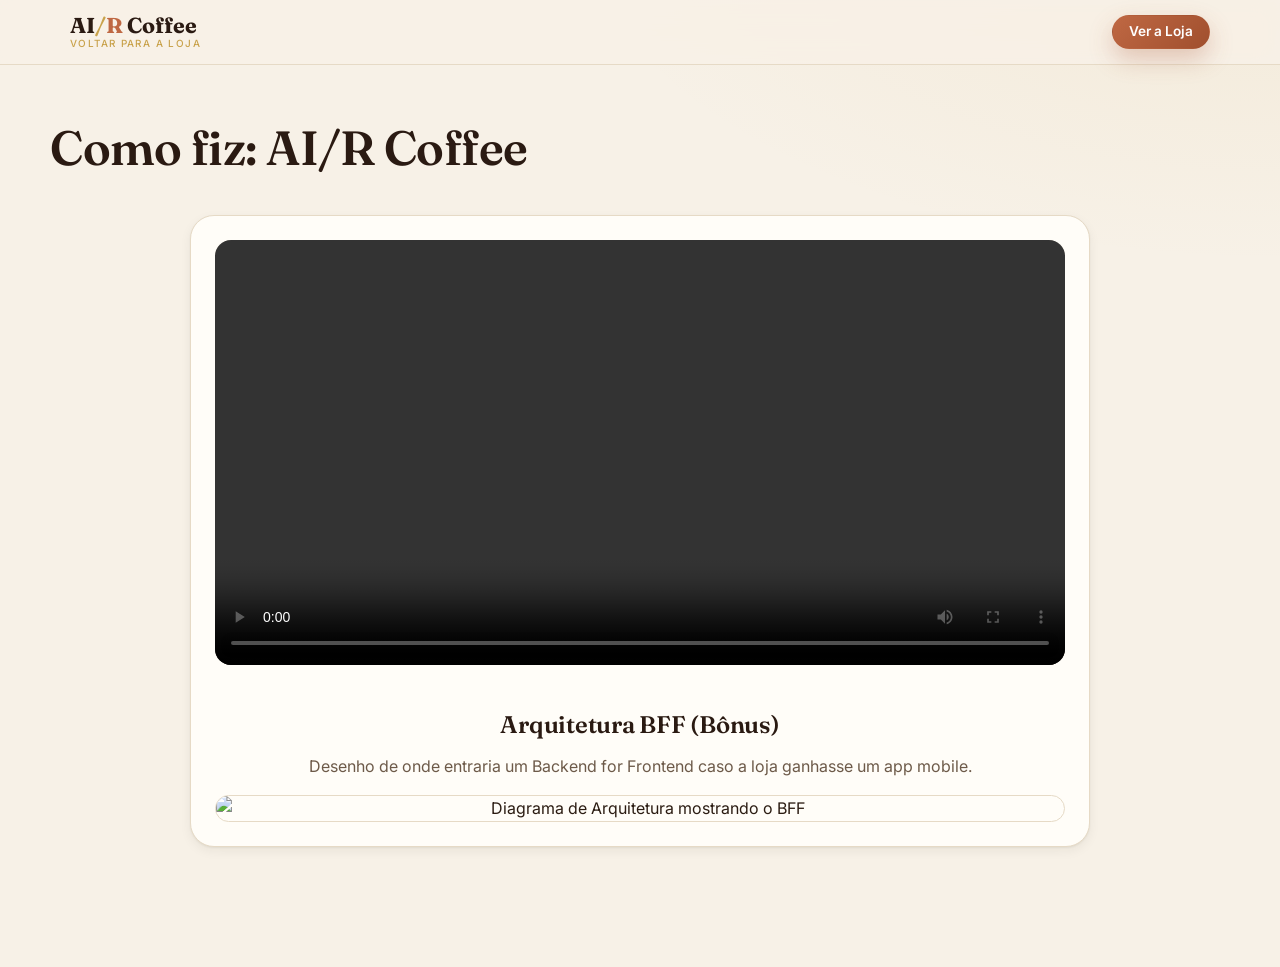
==== frontend/como-fiz.html @ d090759c "feat: adicionando o html de como fiz (aonde vai ficar o video) e adicionando o products.json" ====
<!doctype html>
<html lang="pt-BR">
<head>
  <meta charset="utf-8" />
  <meta name="viewport" content="width=device-width, initial-scale=1" />
  <title>Como Fiz · AI/R Coffee</title>
  <script>
    (function () {
      try {
        var saved = localStorage.getItem('aircoffee.theme');
        var theme = saved === 'dark' || saved === 'light' ? saved : 'light';
        document.documentElement.setAttribute('data-theme', theme);
      } catch (e) {}
    })();
  </script>
  <link rel="icon" href="assets/favicon.svg" type="image/svg+xml" />
  <link href="https://fonts.googleapis.com/css2?family=Fraunces:opsz,wght@9..144,500;9..144,600;9..144,700&family=Inter:wght@400;500;600&display=swap" rel="stylesheet" />
  <link rel="stylesheet" href="css/styles.css" />
  <style>
    .video-container { max-width: 900px; margin: 40px auto; background: var(--surface); padding: 24px; border-radius: var(--radius-lg); box-shadow: var(--shadow-sm); border: 1px solid var(--line); }
    .video-container video { width: 100%; border-radius: var(--radius); background: var(--surface-warm); }
    .diagram-container { margin-top: 40px; text-align: center; }
    .diagram-container img { max-width: 100%; border-radius: var(--radius); border: 1px solid var(--line); }
  </style>
</head>
<body>
  <header class="site-header">
    <div class="header-inner">
      <a class="brand" href="index.html">
        <span class="brand-text"><span class="brand-name">AI<span class="brand-slash">/</span><span class="brand-r">R</span> Coffee</span><small>voltar para a loja</small></span>
      </a>
      <div class="header-actions">
        <a class="btn btn--solid btn--sm" href="index.html">Ver a Loja</a>
      </div>
    </div>
  </header>
  <main class="container section">
    <div class="section-head">
      <h1 class="section-title" style="font-size: clamp(2rem, 5vw, 3rem);">Como fiz: AI/R Coffee</h1>
    </div>
    <div class="video-container">
      <video src="assets/videos/apresentacao.mp4" controls preload="metadata">
        Seu navegador não suporta a tag de vídeo.
      </video>
      <div class="diagram-container">
        <h2 style="font-family: var(--font-display); color: var(--heading); margin-bottom: 16px;">Arquitetura BFF (Bônus)</h2>
        <p style="color: var(--ink-soft); margin-bottom: 16px;">Desenho de onde entraria um Backend for Frontend caso a loja ganhasse um app mobile.</p>
        <img src="assets/img/arquitetura-bff.png" alt="Diagrama de Arquitetura mostrando o BFF" />
      </div>
    </div>
  </main>
</body>
</html>
---- frontend/css/styles.css ----
:root {
  color-scheme: light;

  --bg: #f7f1e7;
  --bg-soft: #fbf7f0;
  --surface: #fffdf8;
  --surface-warm: #f4ebdc;
  --cream: #fffdf8;        

  --ink: #2b1c12;
  --ink-soft: #6d5a49;
  --heading: #2a1a12;       

  --brown: #4a3226;
  --brown-deep: #2a1a12;

  --terracotta: #bf6843;
  --terracotta-deep: #a04f2e;

  --gold: #c9a24b;
  --gold-soft: #e3c98a;

  --line: #e6dac6;
  --line-strong: #d6c6ac;

  --success: #3e7d4f;
  --danger: #b4482e;
  --header-bg: rgba(247, 241, 231, 0.88);   

  --radius-sm: 10px;
  --radius: 16px;
  --radius-lg: 24px;

  --shadow-sm: 0 1px 2px rgba(42, 26, 18, 0.06), 0 4px 12px rgba(42, 26, 18, 0.06);
  --shadow: 0 2px 4px rgba(42, 26, 18, 0.05), 0 14px 34px rgba(42, 26, 18, 0.12);
  --shadow-lg: 0 6px 16px rgba(42, 26, 18, 0.10), 0 28px 60px rgba(42, 26, 18, 0.18);

  --font-display: 'Fraunces', Georgia, 'Times New Roman', serif;
  --font-body: 'Inter', system-ui, -apple-system, 'Segoe UI', sans-serif;

  --header-h: 64px;
  --container: 1180px;
}

/* ---------------------------------------------------------------- tema escuro */
[data-theme="dark"] {
  color-scheme: dark;

  --bg: #171008;
  --bg-soft: #1d140b;
  --surface: #241a10;
  --surface-warm: #2e2115;

  --ink: #efe5d3;
  --ink-soft: #b6a58d;
  --heading: #f5ecd8;

  --brown: #6f5038;

  --terracotta: #d0774f;
  --terracotta-deep: #c9623a;

  --gold: #d4ad55;
  --gold-soft: #ecd6a6;

  --line: #36281c;
  --line-strong: #463424;

  --success: #4f9a63;
  --danger: #d05738;

  --header-bg: rgba(23, 16, 8, 0.82);

  --shadow-sm: 0 1px 2px rgba(0, 0, 0, 0.40), 0 4px 12px rgba(0, 0, 0, 0.42);
  --shadow: 0 2px 4px rgba(0, 0, 0, 0.42), 0 14px 34px rgba(0, 0, 0, 0.50);
  --shadow-lg: 0 6px 16px rgba(0, 0, 0, 0.48), 0 28px 60px rgba(0, 0, 0, 0.60);
}

/* ---------------------------------------------------------------- reset */
*, *::before, *::after { box-sizing: border-box; }

html { scroll-behavior: smooth; -webkit-text-size-adjust: 100%; }

body {
  margin: 0;
  font-family: var(--font-body);
  font-size: 16px;
  line-height: 1.55;
  color: var(--ink);
  background:
    radial-gradient(1200px 600px at 100% -10%, rgba(201, 162, 75, 0.10), transparent 60%),
    var(--bg);
  -webkit-font-smoothing: antialiased;
  min-height: 100vh;
  display: flex;
  flex-direction: column;
}

img { max-width: 100%; display: block; }
a { color: inherit; text-decoration: none; }
button { font-family: inherit; cursor: pointer; }
input, select { font-family: inherit; }

h1, h2, h3, h4 {
  font-family: var(--font-display);
  font-weight: 600;
  line-height: 1.12;
  margin: 0;
  letter-spacing: -0.01em;
}

p { margin: 0; }

#app { flex: 1 0 auto; outline: none; }

.container { width: 100%; max-width: var(--container); margin-inline: auto; padding-inline: 20px; }

.skip-link {
  position: absolute; left: -9999px; top: 0;
  background: var(--brown-deep); color: var(--cream); padding: 10px 16px;
  border-radius: 0 0 8px 0; z-index: 100;
}
.skip-link:focus { left: 0; }

/* ---------------------------------------------------------------- header */
.site-header {
  position: sticky; top: 0; z-index: 50;
  background: var(--header-bg);
  backdrop-filter: saturate(160%) blur(12px);
  -webkit-backdrop-filter: saturate(160%) blur(12px);
  border-bottom: 1px solid var(--line);
}

.header-inner {
  max-width: var(--container);
  margin-inline: auto;
  padding: 0 20px;
  height: var(--header-h);
  display: flex;
  align-items: center;
  justify-content: space-between;
  gap: 16px;
}

.brand { display: inline-flex; align-items: center; gap: 11px; }
.brand-mark {
  width: 40px; height: 40px; flex: 0 0 auto;
  display: grid; place-items: center;
  color: var(--terracotta);
  background: linear-gradient(145deg, var(--surface), var(--surface-warm));
  border: 1px solid var(--line);
  border-radius: 12px;
  box-shadow: var(--shadow-sm);
}
.brand-text {
  display: flex; flex-direction: column;
  font-family: var(--font-display); font-weight: 700; font-size: 1.35rem;
  line-height: 1; color: var(--heading);
}
.brand-text small {
  font-family: var(--font-body); font-weight: 500; font-size: 0.62rem;
  letter-spacing: 0.14em; text-transform: uppercase; color: var(--gold);
  margin-top: 3px;
}
.brand-name { white-space: nowrap; }
.brand-slash { color: var(--gold); }
.brand-r { color: var(--terracotta); }
.brand-text--footer { color: var(--cream); font-size: 1.5rem; }

.header-actions { display: flex; align-items: center; gap: 12px; }

.cart-link {
  position: relative; display: grid; place-items: center;
  width: 42px; height: 42px; border-radius: 12px;
  color: var(--heading); background: transparent;
  transition: background 0.2s ease, transform 0.2s ease;
}
.cart-link:hover { background: var(--surface-warm); transform: translateY(-1px); }
.cart-badge {
  position: absolute; top: -3px; right: -3px;
  min-width: 19px; height: 19px; padding: 0 5px;
  display: grid; place-items: center;
  font-size: 0.72rem; font-weight: 600; color: #fff;
  background: var(--terracotta); border-radius: 999px;
  box-shadow: 0 2px 6px rgba(160, 79, 46, 0.4);
}

.theme-toggle {
  display: grid; place-items: center;
  width: 42px; height: 42px; border-radius: 12px; border: 0;
  color: var(--heading); background: transparent;
  transition: background 0.2s ease, transform 0.2s ease;
}
.theme-toggle:hover { background: var(--surface-warm); transform: translateY(-1px); }
.theme-toggle:focus-visible { outline: 2px solid var(--terracotta); outline-offset: 2px; }
.theme-toggle .icon-sun { display: none; }
[data-theme="dark"] .theme-toggle .icon-sun { display: block; }
[data-theme="dark"] .theme-toggle .icon-moon { display: none; }

.auth-area { display: flex; align-items: center; gap: 8px; }
.auth-user { font-size: 0.85rem; color: var(--ink-soft); white-space: nowrap; max-width: 140px; overflow: hidden; text-overflow: ellipsis; }
.auth-user strong { color: var(--ink); font-weight: 600; }

.category-nav {
  max-width: var(--container); margin-inline: auto; padding: 0 20px 12px;
  display: flex; gap: 8px; overflow-x: auto; scrollbar-width: none;
}
.category-nav::-webkit-scrollbar { display: none; }

/* ---------------------------------------------------------------- buttons */
.btn {
  display: inline-flex; align-items: center; justify-content: center; gap: 8px;
  border: 1px solid transparent; border-radius: 999px;
  font-weight: 600; font-size: 0.95rem; line-height: 1;
  padding: 12px 22px;
  transition: transform 0.18s ease, box-shadow 0.18s ease, background 0.18s ease, color 0.18s ease;
  text-align: center;
}
.btn:active { transform: translateY(1px); }
.btn:disabled { opacity: 0.55; cursor: not-allowed; }

.btn--solid {
  color: #fff;
  background: linear-gradient(135deg, var(--terracotta), var(--terracotta-deep));
  box-shadow: 0 10px 24px rgba(160, 79, 46, 0.28);
}
.btn--solid:hover { box-shadow: 0 14px 30px rgba(160, 79, 46, 0.36); transform: translateY(-1px); }

.btn--dark { color: #fff; background: var(--brown-deep); }
.btn--dark:hover { background: #1d110a; transform: translateY(-1px); }

.btn--ghost {
  color: var(--heading); background: transparent;
  border-color: var(--line-strong);
}
.btn--ghost:hover { background: var(--surface-warm); border-color: var(--brown); }

.btn--sm { padding: 9px 16px; font-size: 0.85rem; }
.btn--lg { padding: 16px 30px; font-size: 1.05rem; }
.btn--block { width: 100%; }

/* chips (categorias) */
.chip {
  flex: 0 0 auto;
  padding: 8px 15px; border-radius: 999px;
  font-size: 0.85rem; font-weight: 500; color: var(--ink-soft);
  background: transparent; border: 1px solid var(--line-strong);
  transition: all 0.18s ease; white-space: nowrap;
}
.chip:hover { color: var(--heading); border-color: var(--brown); }
.chip.is-active {
  color: #fff; background: var(--brown-deep); border-color: var(--heading);
}

/* ---------------------------------------------------------------- hero */
.hero {
  position: relative; overflow: hidden;
  background:
    radial-gradient(900px 500px at 12% -20%, rgba(201, 162, 75, 0.28), transparent 60%),
    radial-gradient(700px 500px at 100% 120%, rgba(160, 79, 46, 0.22), transparent 55%),
    linear-gradient(150deg, #241610 0%, #3a241a 55%, #4a3226 100%);
  color: var(--cream);
}
.hero::after {
  content: ''; position: absolute; inset: 0;
  background-image: radial-gradient(rgba(255, 253, 248, 0.05) 1px, transparent 1px);
  background-size: 26px 26px; pointer-events: none;
}
.hero-inner {
  position: relative; z-index: 1;
  max-width: var(--container); margin-inline: auto;
  padding: 72px 20px 84px;
}
.hero-kicker {
  display: inline-flex; align-items: center; gap: 8px;
  font-size: 0.74rem; font-weight: 600; letter-spacing: 0.18em; text-transform: uppercase;
  color: var(--gold-soft); margin-bottom: 18px;
}
.hero-kicker::before { content: ''; width: 28px; height: 1px; background: var(--gold); }
.hero-title {
  font-size: clamp(2.4rem, 8vw, 4.4rem);
  font-weight: 600; max-width: 15ch; color: #fff;
}
.hero-title em { font-style: italic; color: var(--gold-soft); }
.hero-subtitle {
  margin-top: 20px; max-width: 46ch;
  font-size: 1.06rem; line-height: 1.65; color: rgba(255, 253, 248, 0.82);
}
.hero-cta { margin-top: 32px; display: flex; flex-wrap: wrap; gap: 12px; }
.hero-trust {
  margin-top: 40px; display: flex; flex-wrap: wrap; gap: 10px 22px;
  font-size: 0.82rem; color: rgba(255, 253, 248, 0.7);
}
.hero-trust span { display: inline-flex; align-items: center; gap: 7px; }
.hero-trust span::before {
  content: ''; width: 5px; height: 5px; border-radius: 50%; background: var(--gold);
}

/* ---------------------------------------------------------------- seções */
.section { padding: 44px 0 64px; }
.section-head { display: flex; align-items: flex-end; justify-content: space-between; gap: 16px; margin-bottom: 22px; }
.section-title { font-size: clamp(1.6rem, 4vw, 2.1rem); color: var(--heading); }
.section-count { color: var(--ink-soft); font-size: 0.9rem; white-space: nowrap; }

/* ---------------------------------------------------------------- toolbar */
.toolbar { display: flex; flex-direction: column; gap: 12px; margin-bottom: 26px; }

.search-box { position: relative; }
.search-box svg {
  position: absolute; left: 15px; top: 50%; transform: translateY(-50%);
  color: var(--ink-soft); pointer-events: none;
}
.search-input {
  width: 100%; padding: 14px 16px 14px 46px;
  font-size: 0.98rem; color: var(--ink);
  background: var(--surface); border: 1px solid var(--line-strong); border-radius: 999px;
  box-shadow: var(--shadow-sm); transition: border 0.18s ease, box-shadow 0.18s ease;
}
.search-input::placeholder { color: var(--ink-soft); }
.search-input:focus { outline: none; border-color: var(--terracotta); box-shadow: 0 0 0 4px rgba(191, 104, 67, 0.14); }

.suggest {
  position: absolute; top: calc(100% + 8px); left: 0; right: 0; z-index: 30;
  background: var(--surface); border: 1px solid var(--line); border-radius: var(--radius);
  box-shadow: var(--shadow-lg); overflow: hidden;
}
.suggest-item {
  display: flex; align-items: center; gap: 12px; width: 100%;
  padding: 10px 14px; text-align: left; background: none; border: 0;
  transition: background 0.14s ease;
}
.suggest-item:hover, .suggest-item:focus { background: var(--surface-warm); }
.suggest-item + .suggest-item { border-top: 1px solid var(--line); }
.suggest-thumb {
  width: 40px; height: 40px; flex: 0 0 auto; border-radius: 9px;
  object-fit: cover; background: var(--surface-warm);
}
.suggest-name { font-size: 0.92rem; font-weight: 500; color: var(--ink); }

.sort-row { display: flex; align-items: center; justify-content: space-between; gap: 12px; }
.sort-label { color: var(--ink-soft); font-size: 0.88rem; }
.sort-select {
  padding: 9px 14px; border-radius: 10px; border: 1px solid var(--line-strong);
  background: var(--surface); color: var(--ink); font-size: 0.9rem;
}

/* ---------------------------------------------------------------- grid / cards */
.grid {
  display: grid; gap: 20px;
  grid-template-columns: repeat(auto-fill, minmax(min(100%, 250px), 1fr));
}

.card {
  position: relative; display: flex; flex-direction: column;
  background: var(--surface); border: 1px solid var(--line); border-radius: var(--radius);
  overflow: hidden; box-shadow: var(--shadow-sm);
  transition: transform 0.22s ease, box-shadow 0.22s ease;
}
.card:hover { transform: translateY(-4px); box-shadow: var(--shadow); }

.card-media { position: relative; aspect-ratio: 4 / 5; overflow: hidden; background: var(--surface-warm); }
.card-media img {
  width: 100%; height: 100%; object-fit: cover;
  transition: transform 0.5s ease;
}
.card:hover .card-media img { transform: scale(1.05); }
.card-tags { position: absolute; top: 12px; left: 12px; display: flex; gap: 6px; flex-wrap: wrap; }
.tag {
  padding: 5px 11px; border-radius: 999px;
  font-size: 0.72rem; font-weight: 600; letter-spacing: 0.02em;
  background: rgba(42, 26, 18, 0.72); color: #fff; backdrop-filter: blur(4px);
}
.tag--gold { background: rgba(201, 162, 75, 0.9); color: var(--brown-deep); }

.card-body { display: flex; flex-direction: column; gap: 8px; padding: 16px 16px 18px; flex: 1; }
.card-title { font-family: var(--font-display); font-size: 1.12rem; font-weight: 600; color: var(--heading); line-height: 1.25; }
.card-desc {
  font-size: 0.86rem; color: var(--ink-soft);
  display: -webkit-box; -webkit-line-clamp: 2; -webkit-box-orient: vertical; overflow: hidden;
}
.card-foot { margin-top: auto; display: flex; align-items: center; justify-content: space-between; gap: 10px; padding-top: 6px; }
.card-price { font-family: var(--font-display); font-size: 1.28rem; font-weight: 700; color: var(--terracotta-deep); }
.card-add {
  display: grid; place-items: center; width: 40px; height: 40px; border-radius: 12px;
  color: #fff; background: var(--brown-deep); border: 0;
  transition: background 0.18s ease, transform 0.18s ease;
}
.card-add:hover { background: var(--terracotta); transform: translateY(-1px); }

/* ---------------------------------------------------------------- detalhe */
.breadcrumb { margin-bottom: 20px; }
.breadcrumb a { color: var(--ink-soft); font-size: 0.88rem; }
.breadcrumb a:hover { color: var(--terracotta); }
.breadcrumb span { color: var(--heading); font-weight: 600; font-size: 0.88rem; }

.detail { display: grid; gap: 28px; }
.detail-media { position: relative; border-radius: var(--radius-lg); overflow: hidden; background: var(--surface-warm); box-shadow: var(--shadow-sm); }
.detail-media img { width: 100%; aspect-ratio: 1 / 1; object-fit: cover; }

.detail-body { display: flex; flex-direction: column; gap: 16px; }
.detail-tags { display: flex; gap: 8px; flex-wrap: wrap; }
.detail-title { font-size: clamp(1.9rem, 5vw, 2.7rem); color: var(--heading); }
.detail-desc { color: var(--ink-soft); font-size: 1.02rem; line-height: 1.7; }
.detail-price { font-family: var(--font-display); font-size: 2.1rem; font-weight: 700; color: var(--terracotta-deep); }
.detail-price small { font-family: var(--font-body); font-size: 0.85rem; color: var(--ink-soft); font-weight: 400; margin-left: 8px; }

.qty-row { display: flex; align-items: center; gap: 14px; flex-wrap: wrap; }
.qty { display: inline-flex; align-items: center; border: 1px solid var(--line-strong); border-radius: 999px; overflow: hidden; background: var(--surface); }
.qty-btn { width: 44px; height: 46px; border: 0; background: none; font-size: 1.25rem; color: var(--heading); transition: background 0.15s ease; }
.qty-btn:hover { background: var(--surface-warm); }
.qty-input {
  width: 46px; height: 46px; border: 0; text-align: center; font-size: 1.05rem; font-weight: 600;
  color: var(--ink); background: transparent;
  -moz-appearance: textfield;
}
.qty-input::-webkit-outer-spin-button, .qty-input::-webkit-inner-spin-button { -webkit-appearance: none; margin: 0; }

.stock-note { font-size: 0.85rem; color: var(--ink-soft); }
.stock-note--low { color: var(--danger); font-weight: 600; }

/* ---------------------------------------------------------------- carrinho */
.cart-page { display: grid; gap: 26px; }
.cart-list { display: flex; flex-direction: column; gap: 14px; }
.cart-item {
  display: grid; grid-template-columns: 84px 1fr auto; gap: 14px; align-items: center;
  background: var(--surface); border: 1px solid var(--line); border-radius: var(--radius);
  padding: 14px; box-shadow: var(--shadow-sm);
}
.cart-item-media { width: 84px; height: 84px; border-radius: 12px; overflow: hidden; background: var(--surface-warm); }
.cart-item-media img { width: 100%; height: 100%; object-fit: cover; }
.cart-item-body { display: flex; flex-direction: column; gap: 4px; min-width: 0; }
.cart-item-name { font-family: var(--font-display); font-weight: 600; color: var(--heading); font-size: 1.02rem; }
.cart-item-price { font-size: 0.88rem; color: var(--ink-soft); }
.cart-item-actions { display: flex; flex-direction: column; align-items: flex-end; gap: 8px; }
.line-total { font-family: var(--font-display); font-weight: 700; color: var(--terracotta-deep); font-size: 1.05rem; }
.cart-remove { border: 0; background: none; color: var(--ink-soft); font-size: 0.82rem; padding: 4px; }
.cart-remove:hover { color: var(--danger); }

.cart-summary {
  background: var(--surface); border: 1px solid var(--line); border-radius: var(--radius-lg);
  padding: 22px; box-shadow: var(--shadow-sm); height: fit-content;
}
.cart-summary h2 { font-size: 1.3rem; color: var(--heading); margin-bottom: 16px; }
.summary-row { display: flex; justify-content: space-between; gap: 12px; padding: 8px 0; color: var(--ink-soft); font-size: 0.95rem; }
.summary-total {
  display: flex; justify-content: space-between; gap: 12px; margin-top: 12px; padding-top: 16px;
  border-top: 1px solid var(--line-strong);
  font-family: var(--font-display); font-size: 1.35rem; font-weight: 700; color: var(--heading);
}
.summary-note { margin-top: 12px; font-size: 0.82rem; color: var(--ink-soft); line-height: 1.5; }

/* ---------------------------------------------------------------- checkout */
.checkout-page { display: grid; gap: 26px; }
.order-summary {
  background: var(--surface); border: 1px solid var(--line); border-radius: var(--radius-lg);
  padding: 22px; box-shadow: var(--shadow-sm);
}
.order-summary h2 { font-size: 1.3rem; color: var(--heading); margin-bottom: 16px; }
.order-line { display: flex; justify-content: space-between; gap: 12px; padding: 9px 0; border-bottom: 1px dashed var(--line); font-size: 0.95rem; }
.order-line .ol-name { color: var(--ink); }
.order-line .ol-name small { color: var(--ink-soft); }
.order-line .ol-total { font-weight: 600; color: var(--ink); white-space: nowrap; }
.pay-box {
  background: var(--surface); border: 1px solid var(--line); border-radius: var(--radius-lg);
  padding: 22px; box-shadow: var(--shadow-sm); height: fit-content;
}
.pay-box h2 { font-size: 1.3rem; color: var(--heading); margin-bottom: 8px; }
.pay-note { font-size: 0.88rem; color: var(--ink-soft); line-height: 1.6; margin-bottom: 18px; }
.pay-lock { display: inline-flex; align-items: center; gap: 7px; font-size: 0.8rem; color: var(--ink-soft); margin-top: 14px; }

/* ---------------------------------------------------------------- estados */
.loading { display: flex; flex-direction: column; align-items: center; gap: 14px; padding: 60px 0; color: var(--ink-soft); }
.spinner {
  width: 34px; height: 34px; border-radius: 50%;
  border: 3px solid var(--line-strong); border-top-color: var(--terracotta);
  animation: spin 0.8s linear infinite;
}
@keyframes spin { to { transform: rotate(360deg); } }

.empty {
  text-align: center; padding: 64px 20px;
  background: var(--surface); border: 1px dashed var(--line-strong); border-radius: var(--radius-lg);
}
.empty-icon {
  display: inline-grid; place-items: center; width: 74px; height: 74px;
  margin-bottom: 18px; border-radius: 50%;
  background: var(--surface-warm); color: var(--gold); font-size: 2rem;
}
.empty h2 { font-size: 1.5rem; color: var(--heading); margin-bottom: 8px; }
.empty p { color: var(--ink-soft); max-width: 40ch; margin-inline: auto; }
.empty .btn { margin-top: 22px; }

.notfound { text-align: center; padding: 80px 20px; }
.notfound h1 { font-size: 4rem; color: var(--heading); }
.notfound p { color: var(--ink-soft); margin: 10px 0 24px; }

/* ---------------------------------------------------------------- toast */
#toast-host {
  position: fixed; bottom: 20px; left: 50%; transform: translateX(-50%);
  display: flex; flex-direction: column; gap: 10px; z-index: 200; width: min(92vw, 380px);
}
.toast {
  padding: 13px 18px; border-radius: 12px; color: #fff; font-size: 0.92rem; font-weight: 500;
  background: var(--brown-deep); box-shadow: var(--shadow-lg);
  opacity: 0; transform: translateY(12px); transition: opacity 0.25s ease, transform 0.25s ease;
}
.toast.is-visible { opacity: 1; transform: translateY(0); }
.toast--success { background: var(--success); }
.toast--error { background: var(--danger); }
.toast--info { background: var(--brown-deep); }

/* ---------------------------------------------------------------- footer */
.site-footer {
  margin-top: 40px; border-top: 1px solid var(--line);
  background: linear-gradient(150deg, #241610, #2a1a12); color: var(--cream);
}
.footer-inner { max-width: var(--container); margin-inline: auto; padding: 48px 20px; display: flex; flex-direction: column; gap: 14px; }
.footer-inner p { color: rgba(255, 253, 248, 0.72); max-width: 52ch; }
.footer-fine { font-size: 0.8rem; color: rgba(255, 253, 248, 0.5); }

/* ---------------------------------------------------------------- páginas de retorno (Stripe) */
.return-page {
  min-height: 100vh; display: grid; place-items: center; padding: 24px;
}
.return-card {
  width: 100%; max-width: 460px; text-align: center;
  background: var(--surface); border: 1px solid var(--line); border-radius: var(--radius-lg);
  padding: 44px 30px; box-shadow: var(--shadow-lg);
}
.return-icon {
  display: inline-grid; place-items: center; width: 76px; height: 76px;
  margin-bottom: 20px; border-radius: 50%; font-size: 2.2rem; color: #fff;
}
.return-icon--ok { background: var(--success); }
.return-icon--warn { background: var(--terracotta); }
.return-card h1 { font-size: 1.7rem; color: var(--heading); margin-bottom: 10px; }
.return-card p { color: var(--ink-soft); line-height: 1.6; }
.return-meta { margin-top: 12px; font-size: 0.78rem; color: var(--ink-soft); word-break: break-all; }
.return-card .btn { margin-top: 26px; }

/* ---------------------------------------------------------------- responsive */
@media (min-width: 640px) {
  .toolbar { flex-direction: row; align-items: center; gap: 16px; }
  .search-box { flex: 1; }
  .cart-page, .checkout-page { grid-template-columns: 1fr 340px; align-items: start; }
  .cart-list { margin-right: 0; }
  .detail { grid-template-columns: 1fr 1fr; align-items: start; }
  .detail-media img { aspect-ratio: 4 / 5; }
}

@media (min-width: 960px) {
  .hero-inner { padding: 104px 20px 120px; }
  .section { padding: 56px 0 80px; }
  .cart-item { grid-template-columns: 96px 1fr auto; }
  .cart-item-media { width: 96px; height: 96px; }
}

/* cabeçalho compacto em telas estreitas */
@media (max-width: 480px) {
  .header-inner { padding: 0 14px; gap: 10px; }
  .header-actions { gap: 8px; }
  .brand { gap: 8px; }
  .brand-mark { width: 36px; height: 36px; }
  .brand-text { font-size: 1.15rem; }
  .cart-link, .theme-toggle { width: 38px; height: 38px; }
}

/* botão ghost sobre o hero escuro */
.hero .btn--ghost {
  color: #fff;
  border-color: rgba(255, 253, 248, 0.45);
  background: rgba(255, 255, 255, 0.04);
}
.hero .btn--ghost:hover { background: rgba(255, 255, 255, 0.12); border-color: rgba(255, 253, 248, 0.7); }

/* âncora de scroll do catálogo respeita o header sticky */
#catalogo { scroll-margin-top: 96px; }

/* valor da quantidade no carrinho (span, não input) */
.qty-value { display: inline-grid; place-items: center; }

/* carrinho em telas muito estreitas */
@media (max-width: 459px) {
  .cart-item {
    grid-template-columns: 70px 1fr;
    grid-template-areas: 'media body' 'media actions';
    row-gap: 8px;
  }
  .cart-item-media { grid-area: media; width: 70px; height: 70px; }
  .cart-item-body { grid-area: body; }
  .cart-item-actions { grid-area: actions; flex-direction: row; align-items: center; justify-content: space-between; }
}

/* prefere menos movimento */
@media (prefers-reduced-motion: reduce) {
  *, *::before, *::after { animation-duration: 0.001ms !important; transition-duration: 0.001ms !important; }
  html { scroll-behavior: auto; }
}
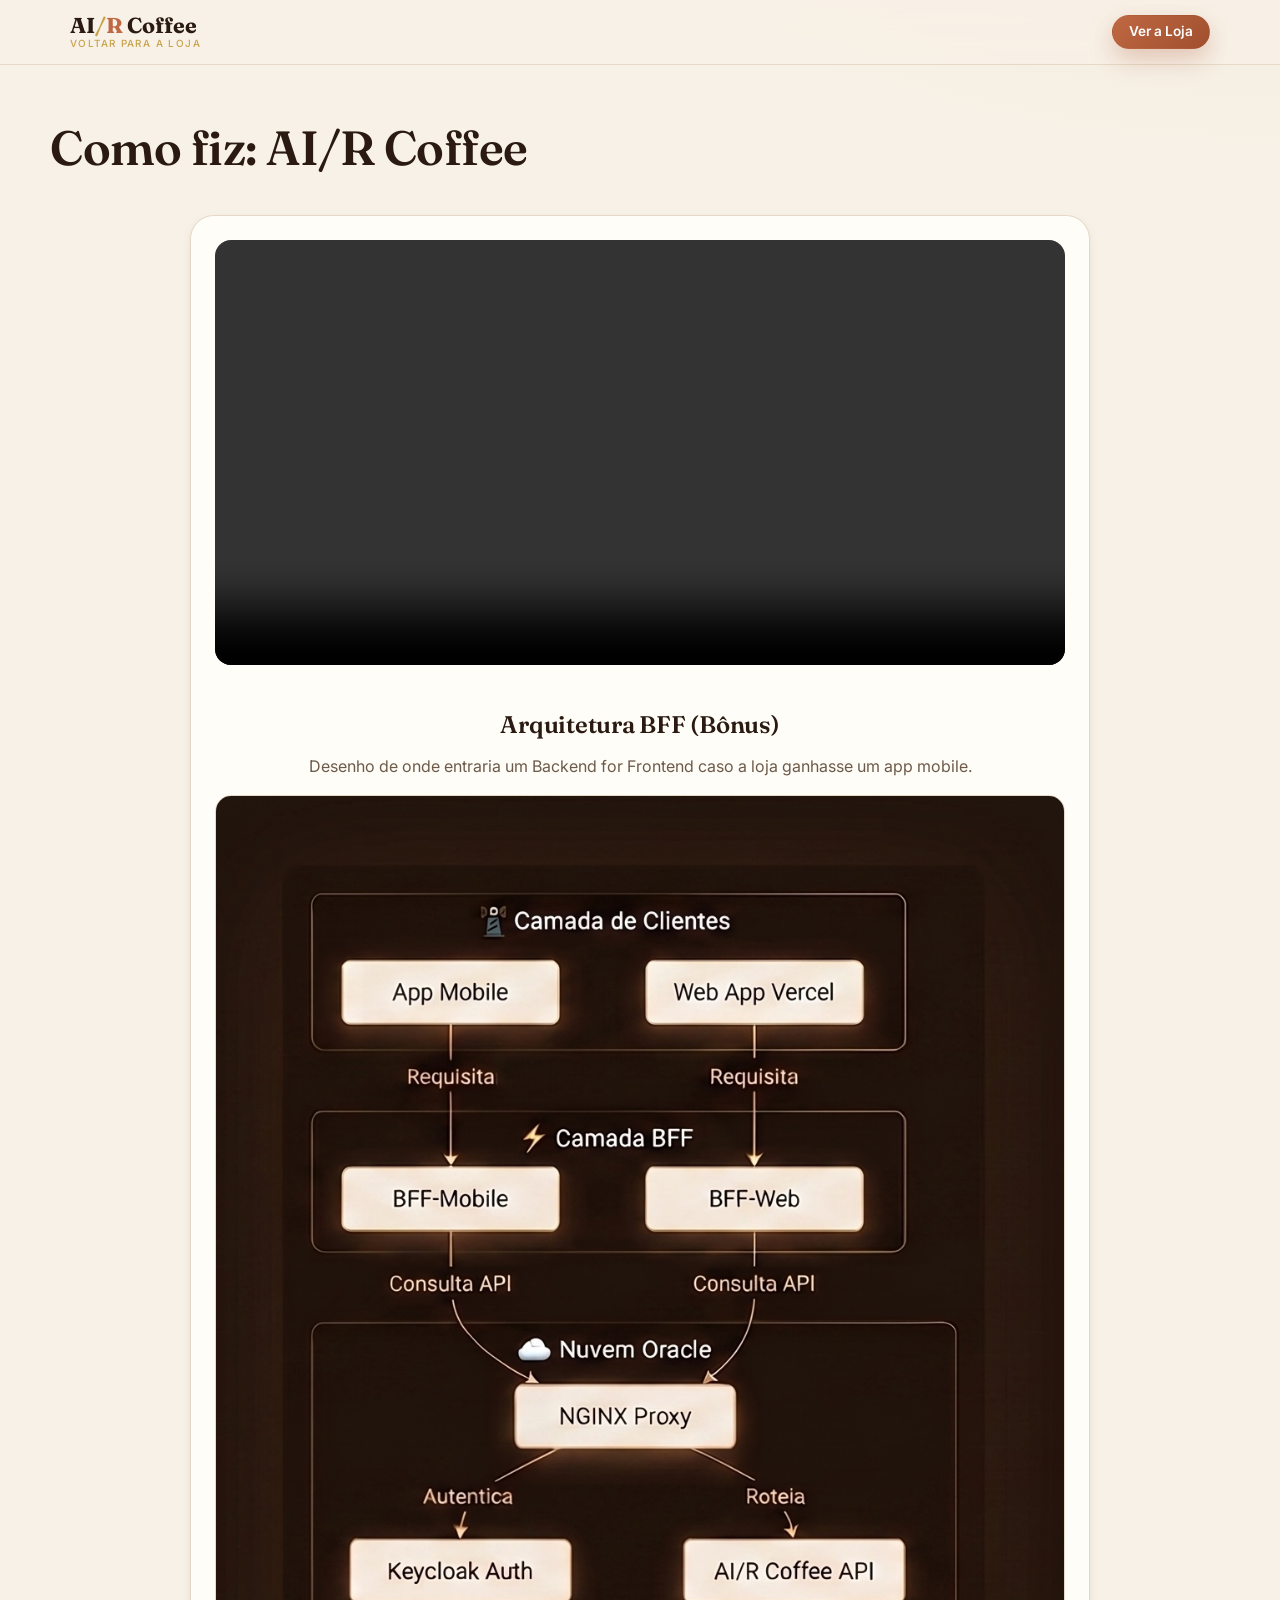
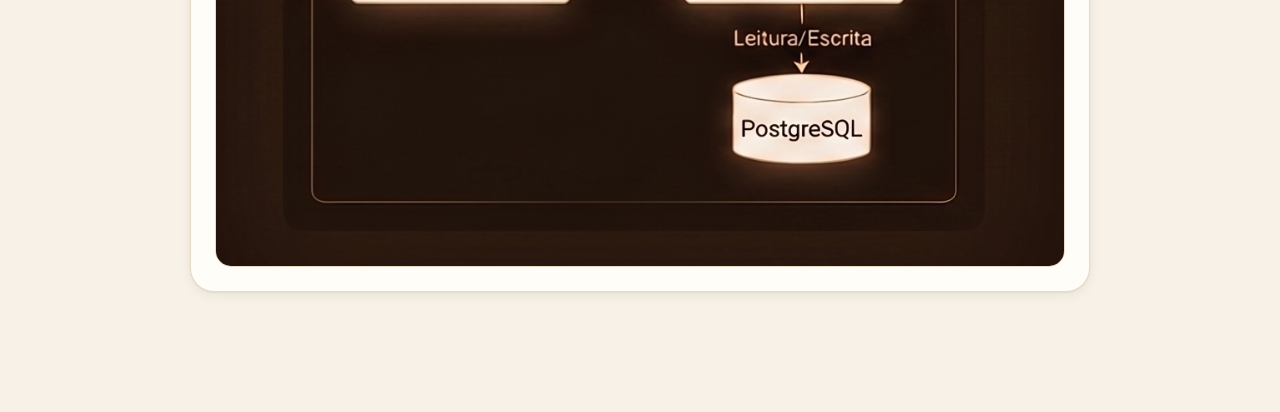
==== commit 52b34909: "feat: adicionando o desenho da aquitetura do bff" ====
--- a/frontend/como-fiz.html
+++ b/frontend/como-fiz.html
@@ -45,7 +45,9 @@
       <div class="diagram-container">
         <h2 style="font-family: var(--font-display); color: var(--heading); margin-bottom: 16px;">Arquitetura BFF (Bônus)</h2>
         <p style="color: var(--ink-soft); margin-bottom: 16px;">Desenho de onde entraria um Backend for Frontend caso a loja ganhasse um app mobile.</p>
-        <img src="assets/img/arquitetura-bff.png" alt="Diagrama de Arquitetura mostrando o BFF" />
+        
+        <!-- Extensão alterada para .jpg -->
+        <img src="assets/img/arquitetura-bff.jpg" alt="Diagrama de Arquitetura mostrando o BFF atuando entre o front-end e a API principal" />
       </div>
     </div>
   </main>
--- a/frontend/css/styles.css
+++ b/frontend/css/styles.css
@@ -519,6 +519,15 @@
 .footer-inner p { color: rgba(255, 253, 248, 0.72); max-width: 52ch; }
 .footer-fine { font-size: 0.8rem; color: rgba(255, 253, 248, 0.5); }
 
+/* link "Como Fiz" no footer — visível só no mobile */
+.howto-footer {
+  display: none;
+  align-self: flex-start;
+  align-items: center; gap: 6px;
+  color: var(--gold-soft); font-size: 0.9rem; font-weight: 500;
+}
+.howto-footer:hover { color: var(--gold); text-decoration: underline; }
+
 /* ---------------------------------------------------------------- páginas de retorno (Stripe) */
 .return-page {
   min-height: 100vh; display: grid; place-items: center; padding: 24px;
@@ -556,6 +565,16 @@
   .cart-item-media { width: 96px; height: 96px; }
 }
 
+/* cabeçalho: compacta itens secundários em telas estreitas para não vazar da tela */
+@media (max-width: 640px) {
+  .howto-link { display: none; }
+  .howto-footer { display: inline-flex; }
+  .site-header .brand-text small { display: none; }
+  .auth-long { display: none; }
+  .site-header .auth-hi { display: none; }
+  .site-header .auth-user { max-width: 72px; }
+}
+
 /* cabeçalho compacto em telas estreitas */
 @media (max-width: 480px) {
   .header-inner { padding: 0 14px; gap: 10px; }
@@ -564,6 +583,7 @@
   .brand-mark { width: 36px; height: 36px; }
   .brand-text { font-size: 1.15rem; }
   .cart-link, .theme-toggle { width: 38px; height: 38px; }
+  .header-actions .btn--sm { padding: 8px 12px; }
 }
 
 /* botão ghost sobre o hero escuro */
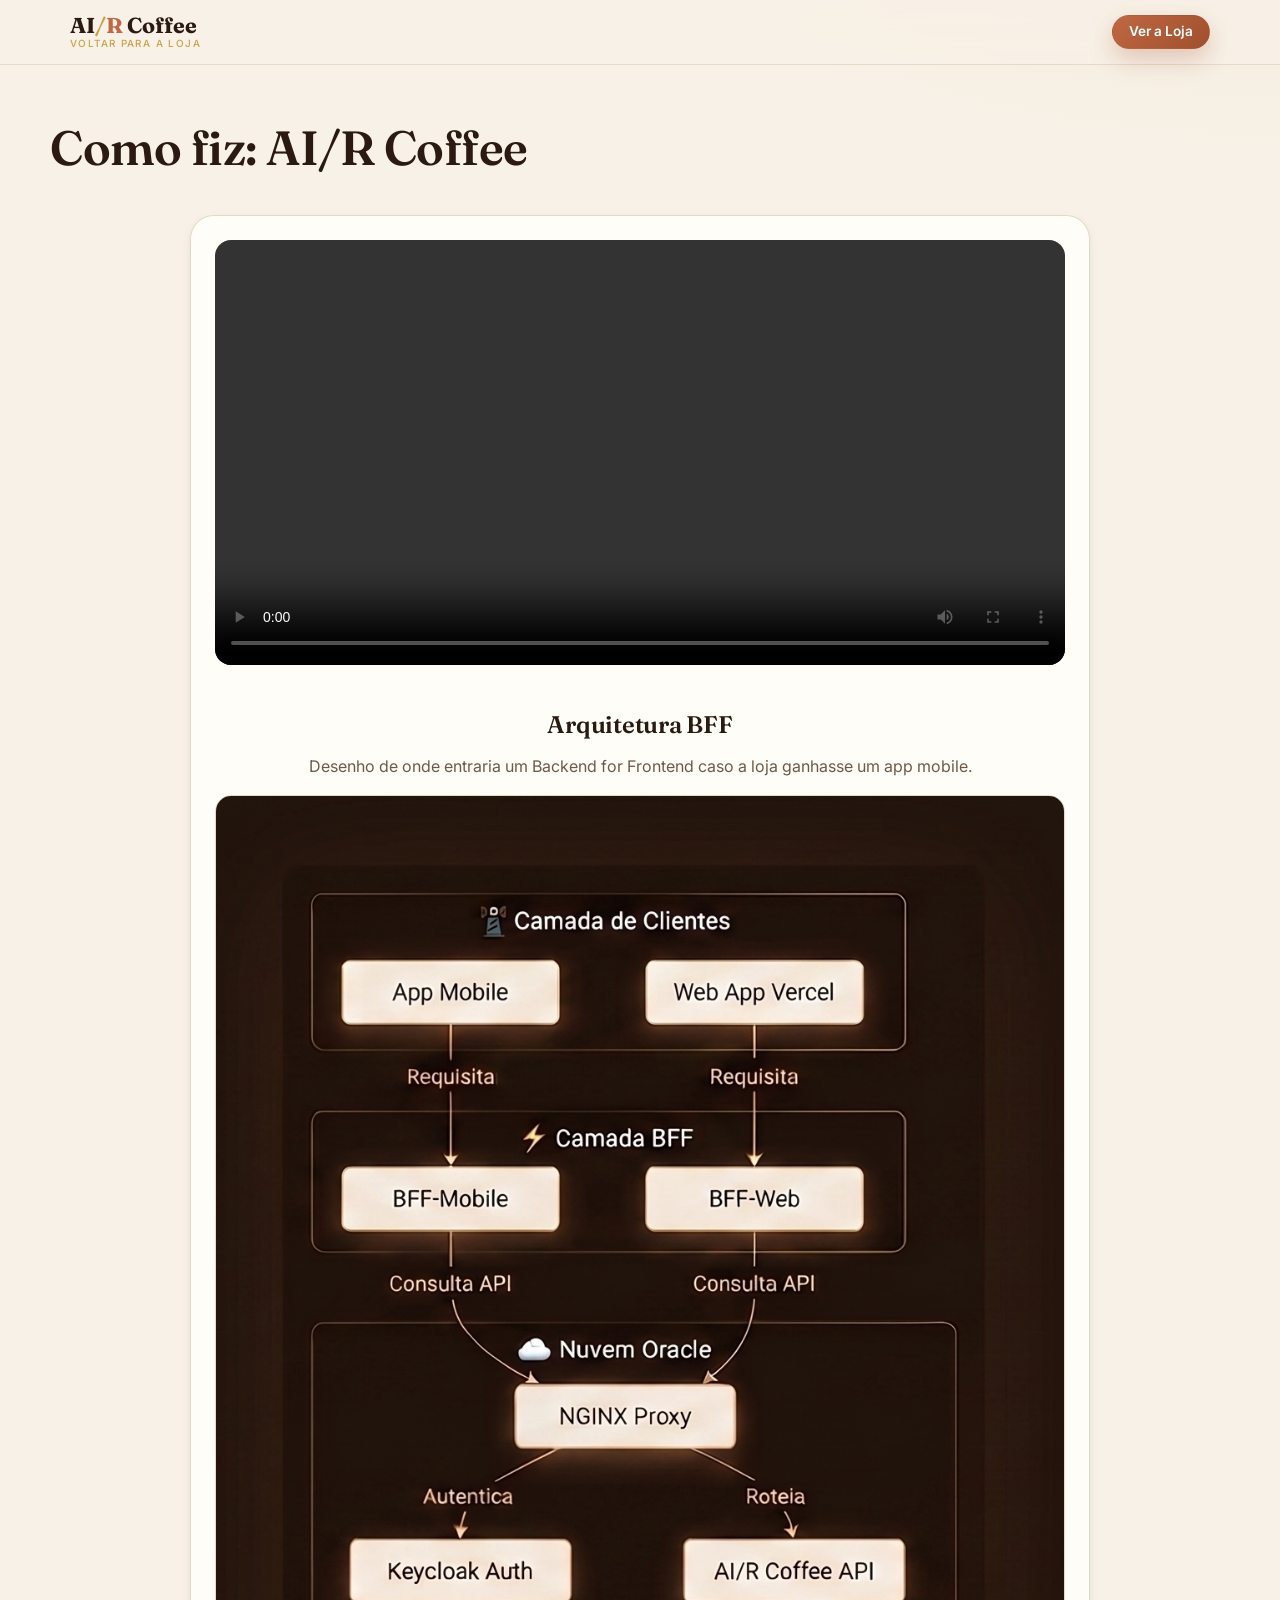
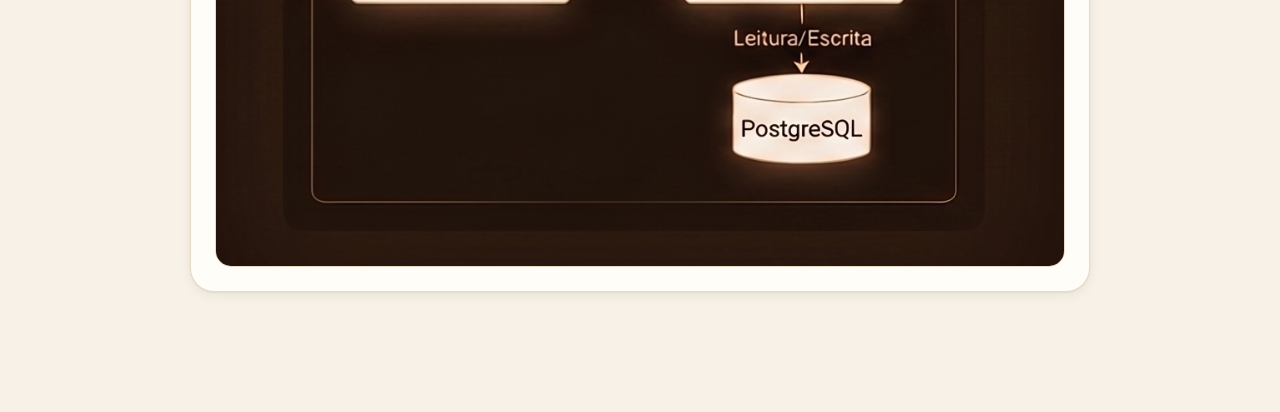
==== commit 86b714ec: "fix: corrigindo texto" ====
--- a/frontend/como-fiz.html
+++ b/frontend/como-fiz.html
@@ -43,7 +43,7 @@
         Seu navegador não suporta a tag de vídeo.
       </video>
       <div class="diagram-container">
-        <h2 style="font-family: var(--font-display); color: var(--heading); margin-bottom: 16px;">Arquitetura BFF (Bônus)</h2>
+        <h2 style="font-family: var(--font-display); color: var(--heading); margin-bottom: 16px;">Arquitetura BFF </h2>
         <p style="color: var(--ink-soft); margin-bottom: 16px;">Desenho de onde entraria um Backend for Frontend caso a loja ganhasse um app mobile.</p>
         
         <!-- Extensão alterada para .jpg -->
--- a/frontend/css/styles.css
+++ b/frontend/css/styles.css
@@ -388,6 +388,23 @@
 }
 .card-add:hover { background: var(--terracotta); transform: translateY(-1px); }
 
+/* ---------------------------------------------------------------- paginação */
+.pagination {
+  display: flex; align-items: center; justify-content: center; gap: 14px;
+  margin-top: 28px;
+}
+.pagination-btn {
+  display: inline-flex; align-items: center; justify-content: center;
+  padding: 9px 18px; border-radius: 999px;
+  border: 1px solid var(--line-strong);
+  background: var(--surface); color: var(--heading);
+  font-family: inherit; font-weight: 600; font-size: 0.9rem;
+  transition: background 0.18s ease, border-color 0.18s ease, transform 0.18s ease;
+}
+.pagination-btn:hover:not(:disabled) { background: var(--surface-warm); border-color: var(--brown); transform: translateY(-1px); }
+.pagination-btn:disabled { opacity: 0.45; cursor: not-allowed; }
+.pagination-info { color: var(--ink-soft); font-size: 0.9rem; }
+
 /* ---------------------------------------------------------------- detalhe */
 .breadcrumb { margin-bottom: 20px; }
 .breadcrumb a { color: var(--ink-soft); font-size: 0.88rem; }
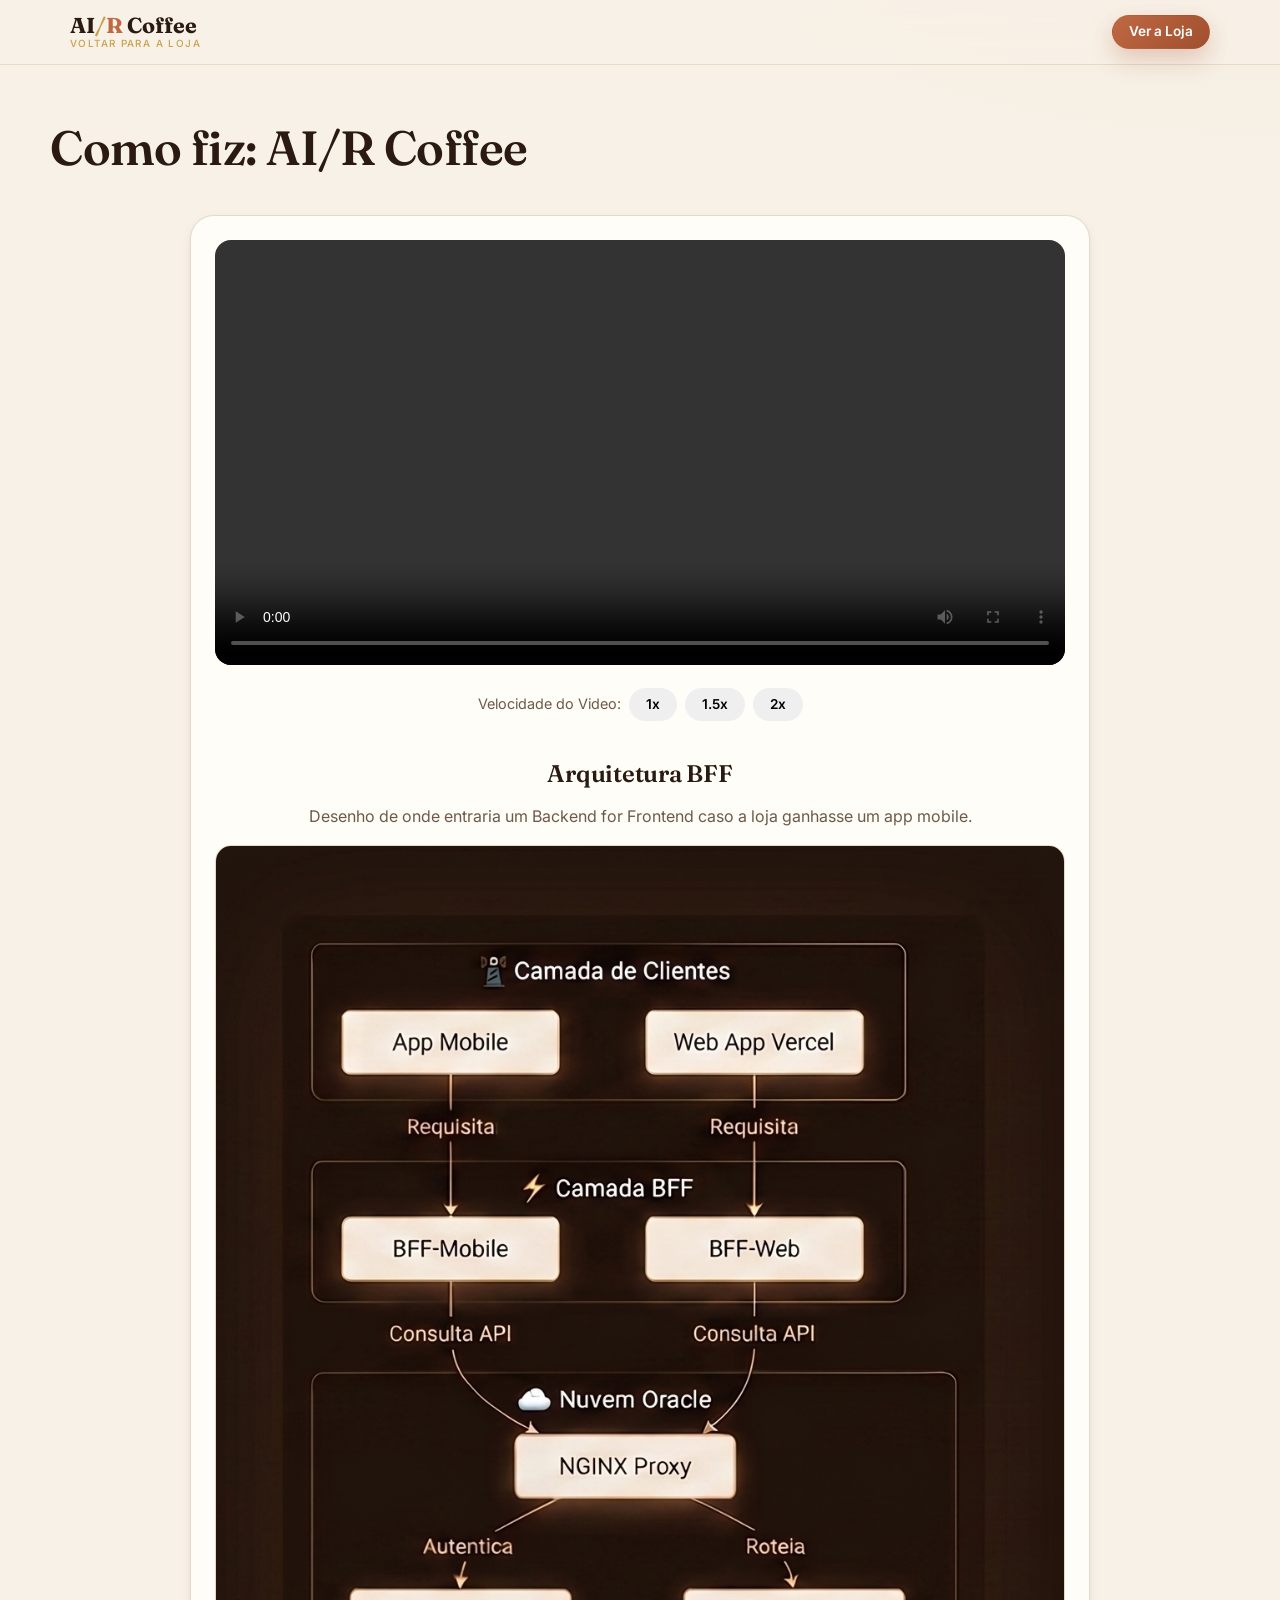
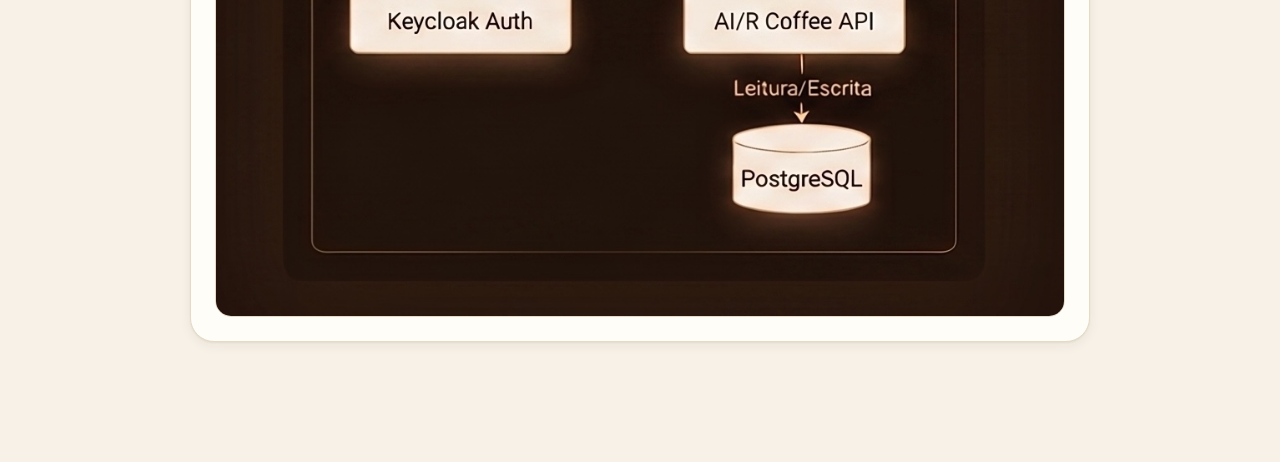
==== commit fec249e2: "feat: adicionando o video do desafio" ====
--- a/frontend/como-fiz.html
+++ b/frontend/como-fiz.html
@@ -39,14 +39,19 @@
       <h1 class="section-title" style="font-size: clamp(2rem, 5vw, 3rem);">Como fiz: AI/R Coffee</h1>
     </div>
     <div class="video-container">
-      <video src="assets/videos/apresentacao.mp4" controls preload="metadata">
+      <video id="meuVideo" src="assets/videos/apresentacao.mp4" controls preload="metadata">
         Seu navegador não suporta a tag de vídeo.
       </video>
+      <div style="margin-top: 16px; display: flex; gap: 8px; justify-content: center; align-items: center;">
+        <span style="color: var(--ink-soft); font-size: 0.9rem;">Velocidade do Video:</span>
+        <button class="btn btn--sm" onclick="document.getElementById('meuVideo').playbackRate = 1">1x</button>
+        <button class="btn btn--sm" onclick="document.getElementById('meuVideo').playbackRate = 1.5">1.5x</button>
+        <button class="btn btn--sm" onclick="document.getElementById('meuVideo').playbackRate = 2">2x</button>
+      </div>
       <div class="diagram-container">
         <h2 style="font-family: var(--font-display); color: var(--heading); margin-bottom: 16px;">Arquitetura BFF </h2>
         <p style="color: var(--ink-soft); margin-bottom: 16px;">Desenho de onde entraria um Backend for Frontend caso a loja ganhasse um app mobile.</p>
         
-        <!-- Extensão alterada para .jpg -->
         <img src="assets/img/arquitetura-bff.jpg" alt="Diagrama de Arquitetura mostrando o BFF atuando entre o front-end e a API principal" />
       </div>
     </div>
